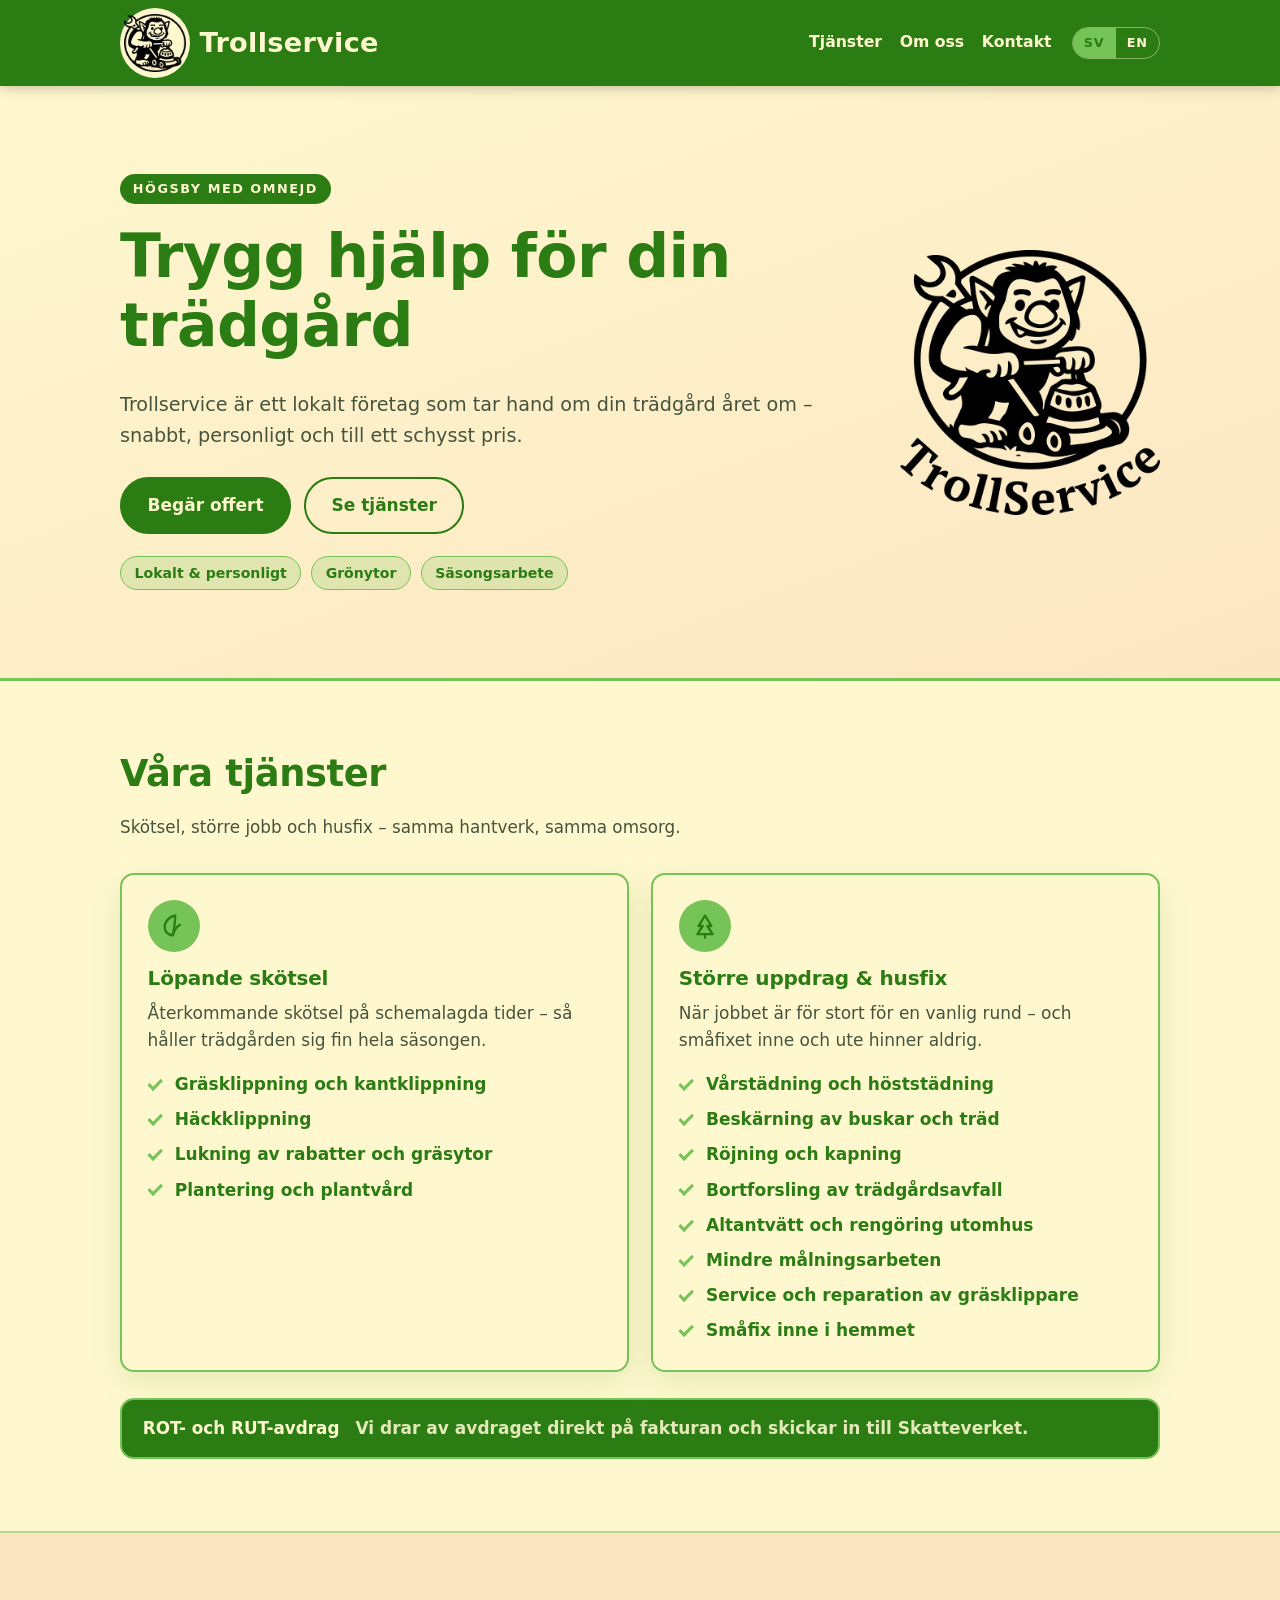
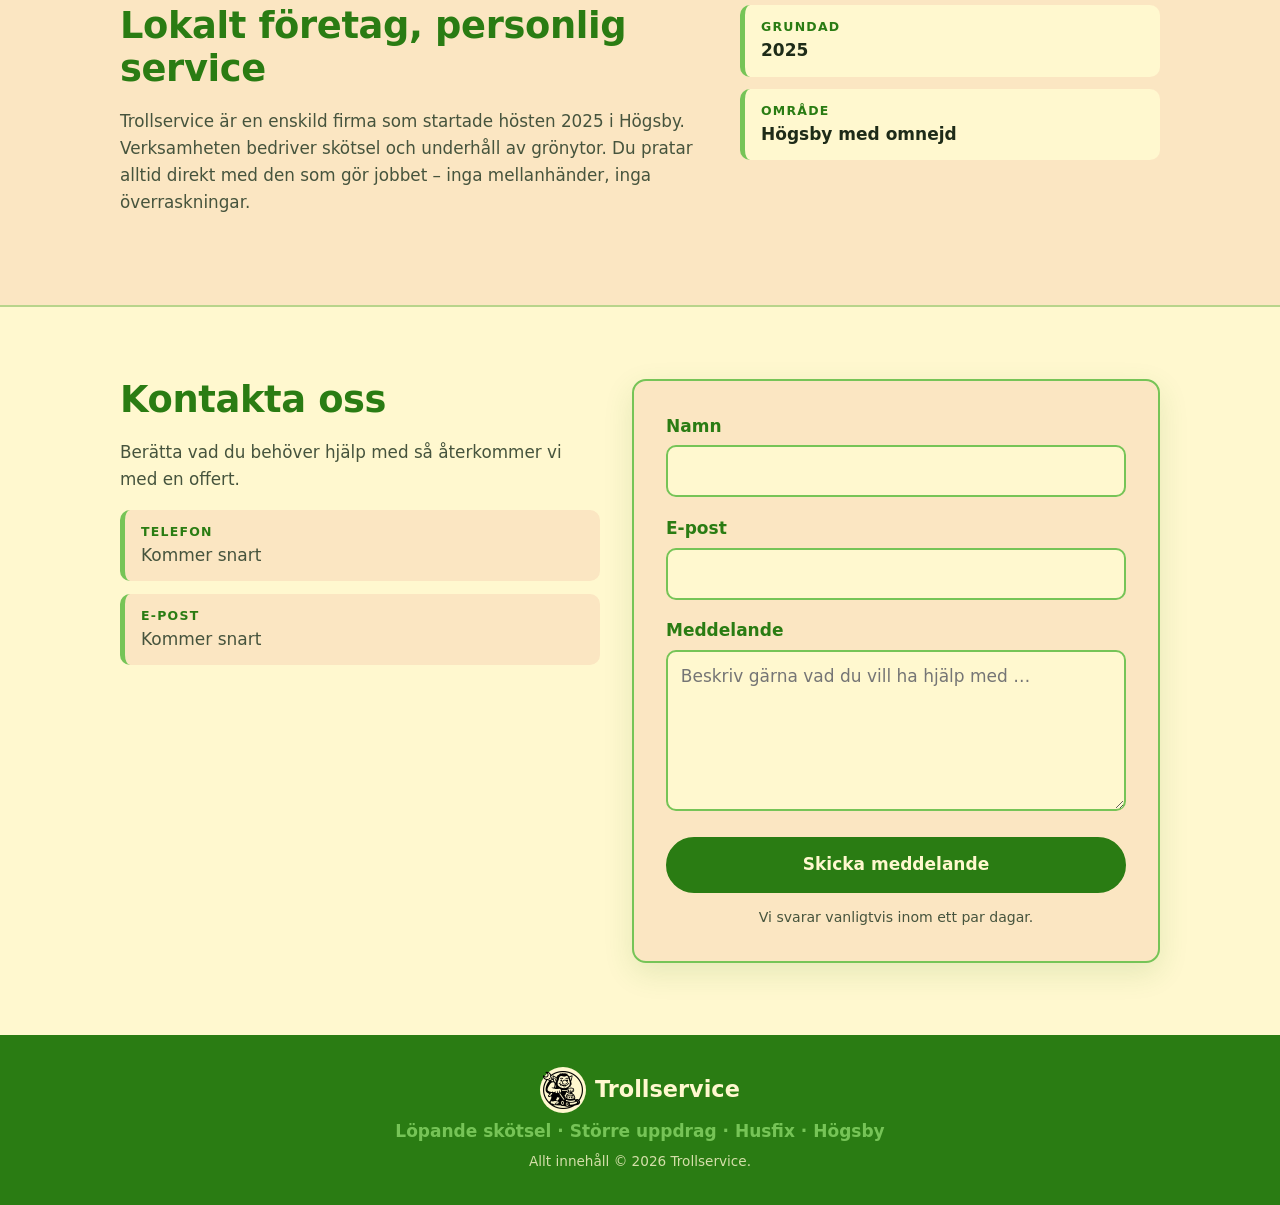
==== index.html @ 2a9cecd2 "Services section: merge husfix into second card, back to 2-column layout" ====
<!doctype html>
<html lang="sv">
<head>
  <meta charset="utf-8">
  <meta name="viewport" content="width=device-width, initial-scale=1">
  <title>Trollservice – Skötsel av grönytor i Högsby</title>
  <meta name="description" content="Trollservice i Högsby: skötsel och underhåll av grönytor – klippning, beskärning, röjning och bortforsling av trädgårdsavfall.">
  <link rel="icon" type="image/png" href="/favicon.png">
  <link rel="stylesheet" href="/style.css">
</head>
<body>
  <a class="skip-link" href="#innehall">Hoppa till innehåll</a>

  <header class="site-header">
    <div class="container header-inner">
      <a class="brand" href="/">
        <span class="brand-badge"><img class="brand-mark" src="/logo-mark.png" alt="" width="62" height="59"></span>
        <span class="brand-name">Trollservice</span>
      </a>

      <nav class="site-nav" aria-label="Huvudmeny">
        <a href="#tjanster">Tjänster</a>
        <a href="#om-oss">Om oss</a>
        <a href="#kontakt">Kontakt</a>
      </nav>

      <div class="lang-switch" role="group" aria-label="Språk">
        <a href="/" class="is-active" lang="sv" hreflang="sv">SV</a>
        <a href="/en" class="" lang="en" hreflang="en">EN</a>
      </div>
    </div>
  </header>

  <main id="innehall">
    
<section class="hero">
  <div class="container hero-inner">
    <div class="hero-copy">
      <p class="kicker">Högsby med omnejd</p>
      <h1>Trygg hjälp för din trädgård</h1>
      <p class="lead">Trollservice är ett lokalt företag som tar hand om din trädgård året om – snabbt, personligt och till ett schysst pris.</p>
      <div class="hero-actions">
        <a class="btn btn-primary" href="#kontakt">Begär offert</a>
        <a class="btn btn-ghost" href="#tjanster">Se tjänster</a>
      </div>
      <ul class="hero-points">
        <li>Lokalt &amp; personligt</li><li>Grönytor</li><li>Säsongsarbete</li>
      </ul>
    </div>
    <img class="hero-logo" src="/logo-full.png"
         alt="Trollservice" width="640" height="653">
  </div>
</section>

<section class="section" id="tjanster">
  <div class="container">
    <h2>Våra tjänster</h2>
    <p class="section-lead">Skötsel, större jobb och husfix – samma hantverk, samma omsorg.</p>

    <div class="cards">
      
      <article class="card">
        <span class="card-icon" aria-hidden="true">
          
          <svg viewBox="0 0 24 24" width="28" height="28" fill="none" stroke="currentColor" stroke-width="2" stroke-linecap="round" stroke-linejoin="round">
            <path d="M11 20A7 7 0 0 1 4 13c0-5 4-9 9-10 0 6-1 12-2 17Z"></path>
            <path d="M11 20c1-4 3-7 6-9"></path>
          </svg>
          
        </span>
        <h3>Löpande skötsel</h3>
        <p class="card-text">Återkommande skötsel på schemalagda tider – så håller trädgården sig fin hela säsongen.</p>
        <ul class="check-list">
          <li>Gräsklippning och kantklippning</li><li>Häckklippning</li><li>Lukning av rabatter och gräsytor</li><li>Plantering och plantvård</li>
        </ul>
      </article>
      
      <article class="card">
        <span class="card-icon" aria-hidden="true">
          
          <svg viewBox="0 0 24 24" width="28" height="28" fill="none" stroke="currentColor" stroke-width="2" stroke-linecap="round" stroke-linejoin="round">
            <path d="M12 3 6.5 12H10L5.5 19h13L14 12h3.5Z"></path>
            <path d="M12 19v3"></path>
          </svg>
          
        </span>
        <h3>Större uppdrag &amp; husfix</h3>
        <p class="card-text">När jobbet är för stort för en vanlig rund – och småfixet inne och ute hinner aldrig.</p>
        <ul class="check-list">
          <li>Vårstädning och höststädning</li><li>Beskärning av buskar och träd</li><li>Röjning och kapning</li><li>Bortforsling av trädgårdsavfall</li><li>Altantvätt och rengöring utomhus</li><li>Mindre målningsarbeten</li><li>Service och reparation av gräsklippare</li><li>Småfix inne i hemmet</li>
        </ul>
      </article>
      
    </div>

    <div class="tax-note">
      <strong>ROT- och RUT-avdrag</strong>
      <span>Vi drar av avdraget direkt på fakturan och skickar in till Skatteverket.</span>
    </div>
  </div>
</section>

<section class="section section-alt" id="om-oss">
  <div class="container about-grid">
    <div>
      <h2>Lokalt företag, personlig service</h2>
      <p class="section-lead">Trollservice är en enskild firma som startade hösten 2025 i Högsby. Verksamheten bedriver skötsel och underhåll av grönytor. Du pratar alltid direkt med den som gör jobbet – inga mellanhänder, inga överraskningar.</p>
    </div>
    <ul class="fact-list">
      
      <li><span class="fact-label">Grundad</span><span class="fact-value">2025</span></li>
      
      <li><span class="fact-label">Område</span><span class="fact-value">Högsby med omnejd</span></li>
      
    </ul>
  </div>
</section>

<section class="section" id="kontakt">
  <div class="container contact-grid">
    <div>
      <h2>Kontakta oss</h2>
      <p class="section-lead">Berätta vad du behöver hjälp med så återkommer vi med en offert.</p>

      <ul class="contact-list">
        <li>
          <span class="fact-label">Telefon</span>
          <span class="fact-value fact-muted">Kommer snart</span>
        </li>
        <li>
          <span class="fact-label">E-post</span>
          <span class="fact-value fact-muted">Kommer snart</span>
        </li>
      </ul>
    </div>

    <div class="form-card">
      <p class="alert alert-ok" role="status" hidden>Tack! Ditt meddelande har tagits emot – vi hör av oss snart.</p>

      <form method="post" action="https://formsubmit.co/tomsta61@gmail.com"
            data-ajax>
        <input type="hidden" name="lang" value="sv">
        <input type="hidden" name="_subject" value="Trollservice – kontaktformulär">
        <input type="text" name="_honey" style="display:none" tabindex="-1" autocomplete="off" aria-hidden="true">

        <div class="field">
          <label for="namn">Namn</label>
          <input type="text" id="namn" name="namn" value=""
                 autocomplete="name" required >
          
        </div>

        <div class="field">
          <label for="epost">E-post</label>
          <input type="email" id="epost" name="epost" value=""
                 autocomplete="email" required >
          
        </div>

        <div class="field">
          <label for="meddelande">Meddelande</label>
          <textarea id="meddelande" name="meddelande" rows="5"
                    placeholder="Beskriv gärna vad du vill ha hjälp med …" required minlength="10"
                    ></textarea>
          
        </div>

        <button class="btn btn-primary btn-block" type="submit">Skicka meddelande</button>
        <p class="form-note">Vi svarar vanligtvis inom ett par dagar.</p>
      </form>
    </div>
  </div>
</section>

  </main>

  <footer class="site-footer">
    <div class="container footer-inner">
      <div class="footer-brand">
        <span class="brand-badge"><img class="brand-mark" src="/logo-mark.png" alt="" width="40" height="38"></span>
        <span>Trollservice</span>
      </div>
      <p class="footer-note">Löpande skötsel · Större uppdrag · Husfix · Högsby</p>
      <p class="footer-rights">Allt innehåll © 2026 Trollservice.</p>
    </div>
  </footer>
  
  <script>
    /* Static build: submit to FormSubmit's ajax endpoint and show the page's
       own success message; fall back to a plain POST if fetch fails. */
    document.querySelectorAll('form[data-ajax]').forEach(function (f) {
      f.addEventListener('submit', function (e) {
        e.preventDefault();
        var btn = f.querySelector('button[type="submit"]');
        var url = f.action.replace('formsubmit.co/', 'formsubmit.co/ajax/');
        if (btn) btn.disabled = true;
        fetch(url, { method: 'POST', body: new FormData(f), headers: { 'Accept': 'application/json' } })
          .then(function (r) {
            if (!r.ok) throw new Error('submit failed');
            var ok = document.querySelector('.alert-ok');
            if (ok) ok.hidden = false;
            f.reset();
          })
          .catch(function () { f.submit(); })
          .then(function () { if (btn) btn.disabled = false; });
      });
    });
  </script>
  
</body>
</html>
---- style.css ----
/* Trollservice – palette: #2A7C13 #76C457 #FFF8CF #FBE6C2 */

:root {
  --green-dark: #2A7C13;
  --green-light: #76C457;
  --cream: #FFF8CF;
  --peach: #FBE6C2;
  --ink: #1e2b18;
  --ink-soft: #46543d;
  --radius: 14px;
  --max: 1040px;
  --header-h: 86px;
  --shadow: 0 10px 30px rgba(42, 124, 19, .12);
}

*, *::before, *::after { box-sizing: border-box; }

html {
  scroll-behavior: smooth;
  scroll-padding-top: calc(var(--header-h) + 12px);
}

body {
  margin: 0;
  font-family: system-ui, -apple-system, "Segoe UI", Roboto, "Helvetica Neue", Arial, sans-serif;
  font-size: 17px;
  line-height: 1.6;
  color: var(--ink);
  background: var(--cream);
  -webkit-font-smoothing: antialiased;
}

img, svg { max-width: 100%; }

h1, h2, h3 {
  color: var(--green-dark);
  line-height: 1.15;
  margin: 0 0 .5em;
  font-weight: 800;
  letter-spacing: -.01em;
}

h1 { font-size: clamp(2.3rem, 6vw, 3.75rem); }
h2 { font-size: clamp(1.6rem, 3.5vw, 2.3rem); }
h3 { font-size: 1.25rem; }

p { margin: 0 0 1em; }

a { color: var(--green-dark); }

.container {
  width: min(100% - 2.5rem, var(--max));
  margin-inline: auto;
}

.narrow { max-width: 640px; }

.skip-link {
  position: absolute;
  left: -9999px;
  top: 0;
  background: var(--green-dark);
  color: var(--cream);
  padding: .6rem 1rem;
  z-index: 100;
}
.skip-link:focus { left: 0; }

/* ---------- Header ---------- */

.site-header {
  position: sticky;
  top: 0;
  z-index: 50;
  background: var(--green-dark);
  color: var(--cream);
  box-shadow: 0 2px 12px rgba(30, 43, 24, .25);
}

.header-inner {
  min-height: var(--header-h);
  display: flex;
  align-items: center;
  flex-wrap: wrap;
  gap: .5rem 1.25rem;
  padding-block: .5rem;
}

.brand {
  display: inline-flex;
  align-items: center;
  gap: .6rem;
  text-decoration: none;
  color: var(--cream);
  margin-right: auto;
}

/* Cream circle lives on the wrapper only — the img itself must NOT be
   clipped (border-radius on an <img> cuts off the wrench that sticks out
   of the circle at the top-left); it may overflow onto the green. */
.brand-badge {
  display: block;
  padding: 4px;
  background: var(--cream);
  border-radius: 50%;
  line-height: 0;
}

.brand-mark {
  display: block;
  height: 62px;
  width: auto;
  aspect-ratio: 1;
  object-fit: contain;
}

.brand-name {
  font-weight: 800;
  font-size: 1.7rem;
  letter-spacing: .01em;
}

.site-nav {
  display: flex;
  gap: 1.1rem;
  flex-wrap: wrap;
}

.site-nav a {
  color: var(--cream);
  text-decoration: none;
  font-weight: 600;
  font-size: .98rem;
  padding: .2rem 0;
  border-bottom: 2px solid transparent;
  transition: color .15s ease, border-color .15s ease;
}

.site-nav a:hover,
.site-nav a:focus-visible {
  color: var(--green-light);
  border-bottom-color: var(--green-light);
}

.lang-switch {
  display: inline-flex;
  border: 1px solid rgba(255, 248, 207, .45);
  border-radius: 999px;
  overflow: hidden;
}

.lang-switch a {
  color: var(--cream);
  text-decoration: none;
  font-size: .8rem;
  font-weight: 700;
  letter-spacing: .06em;
  padding: .3rem .7rem;
}

.lang-switch a.is-active {
  background: var(--green-light);
  color: var(--green-dark);
}

/* ---------- Hero ---------- */

.hero {
  background: linear-gradient(160deg, var(--cream) 0%, var(--peach) 100%);
  border-bottom: 3px solid var(--green-light);
  padding: clamp(3rem, 8vw, 5.5rem) 0;
}

.hero-inner {
  display: grid;
  gap: 2.2rem;
}

.hero-logo {
  display: block;
  width: clamp(170px, 34vw, 260px);
  height: auto;
  justify-self: center;
}

.kicker {
  display: inline-block;
  background: var(--green-dark);
  color: var(--cream);
  font-size: .8rem;
  font-weight: 700;
  letter-spacing: .12em;
  text-transform: uppercase;
  padding: .3rem .8rem;
  border-radius: 999px;
  margin-bottom: 1.1rem;
}

.lead {
  font-size: clamp(1.05rem, 2vw, 1.2rem);
  color: var(--ink-soft);
  max-width: 58ch;
}

.hero-actions {
  display: flex;
  flex-wrap: wrap;
  gap: .8rem;
  margin: 1.6rem 0 1.4rem;
}

.hero-points {
  display: flex;
  flex-wrap: wrap;
  gap: .6rem;
  list-style: none;
  padding: 0;
  margin: 0;
}

.hero-points li {
  background: rgba(118, 196, 87, .22);
  border: 1px solid var(--green-light);
  color: var(--green-dark);
  font-weight: 600;
  font-size: .88rem;
  padding: .3rem .85rem;
  border-radius: 999px;
}

/* ---------- Buttons ---------- */

.btn {
  display: inline-block;
  font: inherit;
  font-weight: 700;
  text-decoration: none;
  padding: .8rem 1.6rem;
  border-radius: 999px;
  border: 2px solid transparent;
  cursor: pointer;
  transition: background-color .15s ease, color .15s ease, transform .1s ease;
}

.btn:active { transform: translateY(1px); }

.btn-primary {
  background: var(--green-dark);
  color: var(--cream);
  border-color: var(--green-dark);
}

.btn-primary:hover,
.btn-primary:focus-visible {
  background: var(--green-light);
  border-color: var(--green-light);
  color: var(--green-dark);
}

.btn-ghost {
  background: transparent;
  color: var(--green-dark);
  border-color: var(--green-dark);
}

.btn-ghost:hover,
.btn-ghost:focus-visible {
  background: var(--green-dark);
  color: var(--cream);
}

.btn-block { width: 100%; }

:focus-visible {
  outline: 3px solid var(--green-dark);
  outline-offset: 2px;
}

.site-nav a:focus-visible,
.lang-switch a:focus-visible,
.btn-primary:focus-visible {
  outline-color: var(--green-light);
}

/* ---------- Sections ---------- */

.section { padding: clamp(2.8rem, 6vw, 4.5rem) 0; }

.section-alt {
  background: var(--peach);
  border-block: 2px solid rgba(118, 196, 87, .5);
}

.section-lead {
  color: var(--ink-soft);
  max-width: 68ch;
  font-size: 1.05rem;
}

/* ---------- Service cards ---------- */

.cards {
  display: grid;
  gap: 1.4rem;
  margin-top: 2rem;
}

.card {
  background: var(--cream);
  border: 2px solid var(--green-light);
  border-radius: var(--radius);
  padding: 1.6rem;
  box-shadow: var(--shadow);
}

.card-icon {
  display: inline-flex;
  align-items: center;
  justify-content: center;
  width: 52px;
  height: 52px;
  border-radius: 50%;
  background: var(--green-light);
  color: var(--green-dark);
  margin-bottom: .9rem;
}

.card-text { color: var(--ink-soft); }

.check-list {
  list-style: none;
  padding: 0;
  margin: 0;
  display: grid;
  gap: .5rem;
}

.check-list li {
  position: relative;
  padding-left: 1.7rem;
  font-weight: 600;
  color: var(--green-dark);
}

.check-list li::before {
  content: "";
  position: absolute;
  left: 0;
  top: .45em;
  width: .85em;
  height: .45em;
  border-left: 3px solid var(--green-light);
  border-bottom: 3px solid var(--green-light);
  transform: rotate(-45deg);
}

.tax-note {
  display: flex;
  flex-wrap: wrap;
  align-items: baseline;
  gap: .3rem 1rem;
  margin-top: 1.6rem;
  padding: .95rem 1.3rem;
  background: var(--green-dark);
  color: var(--cream);
  border: 2px solid var(--green-light);
  border-radius: var(--radius);
}

.tax-note strong {
  font-size: 1.05rem;
  white-space: nowrap;
}

.tax-note span { opacity: .88; font-weight: 600; }

/* ---------- About ---------- */

.about-grid,
.contact-grid {
  display: grid;
  gap: 2rem;
}

.fact-list,
.contact-list {
  list-style: none;
  padding: 0;
  margin: 0;
  display: grid;
  gap: .8rem;
}

.fact-list li,
.contact-list li {
  background: var(--cream);
  border-left: 5px solid var(--green-light);
  border-radius: 10px;
  padding: .75rem 1rem;
  display: flex;
  flex-direction: column;
}

.section .contact-list li { background: var(--peach); }

.fact-label {
  font-size: .78rem;
  font-weight: 700;
  text-transform: uppercase;
  letter-spacing: .1em;
  color: var(--green-dark);
}

.fact-value { font-weight: 600; }

.fact-muted { color: var(--ink-soft); font-weight: 500; }

/* ---------- Contact form ---------- */

.form-card {
  background: var(--peach);
  border: 2px solid var(--green-light);
  border-radius: var(--radius);
  padding: clamp(1.3rem, 3vw, 2rem);
  box-shadow: var(--shadow);
}

.field { margin-bottom: 1.1rem; }

.field label {
  display: block;
  font-weight: 700;
  color: var(--green-dark);
  margin-bottom: .35rem;
}

.field input,
.field textarea {
  width: 100%;
  font: inherit;
  color: var(--ink);
  background: var(--cream);
  border: 2px solid var(--green-light);
  border-radius: 10px;
  padding: .65rem .8rem;
  resize: vertical;
}

.field input:focus,
.field textarea:focus {
  outline: none;
  border-color: var(--green-dark);
  box-shadow: 0 0 0 3px rgba(42, 124, 19, .25);
}

.field input[aria-invalid="true"],
.field textarea[aria-invalid="true"] {
  border-color: #b3261e;
}

.field-error {
  color: #b3261e;
  font-size: .88rem;
  font-weight: 600;
  margin: .35rem 0 0;
}

.form-note {
  font-size: .88rem;
  color: var(--ink-soft);
  margin: .8rem 0 0;
  text-align: center;
}

.alert {
  border-radius: 10px;
  padding: .8rem 1rem;
  font-weight: 600;
  margin-bottom: 1.2rem;
}

.alert-ok {
  background: var(--green-light);
  color: var(--green-dark);
  border: 2px solid var(--green-dark);
}

/* ---------- Footer ---------- */

.site-footer {
  background: var(--green-dark);
  color: var(--cream);
  padding: 2rem 0;
}

.footer-inner {
  display: flex;
  flex-direction: column;
  align-items: center;
  gap: .35rem;
  text-align: center;
}

.footer-brand {
  display: inline-flex;
  align-items: center;
  gap: .55rem;
  font-weight: 800;
  font-size: 1.4rem;
}

.footer-brand .brand-badge { padding: 3px; }
.footer-brand .brand-mark { height: 40px; }

.footer-note {
  color: var(--green-light);
  font-weight: 600;
  margin: 0;
}

.footer-rights {
  font-size: .85rem;
  opacity: .8;
  margin: 0;
}

/* ---------- Responsive ---------- */

@media (min-width: 760px) {
  .hero-inner {
    grid-template-columns: minmax(0, 1.3fr) auto;
    align-items: center;
    gap: 3rem;
  }
  .hero-logo { justify-self: end; }
  .cards { grid-template-columns: 1fr 1fr; }
  .about-grid { grid-template-columns: 1.4fr 1fr; align-items: start; }
  .contact-grid { grid-template-columns: 1fr 1.1fr; align-items: start; }
}

@media (max-width: 560px) {
  .header-inner { justify-content: center; }
  .brand { margin-right: 0; width: 100%; justify-content: center; }
}

@media (prefers-reduced-motion: reduce) {
  html { scroll-behavior: auto; }
  * { transition: none !important; }
}
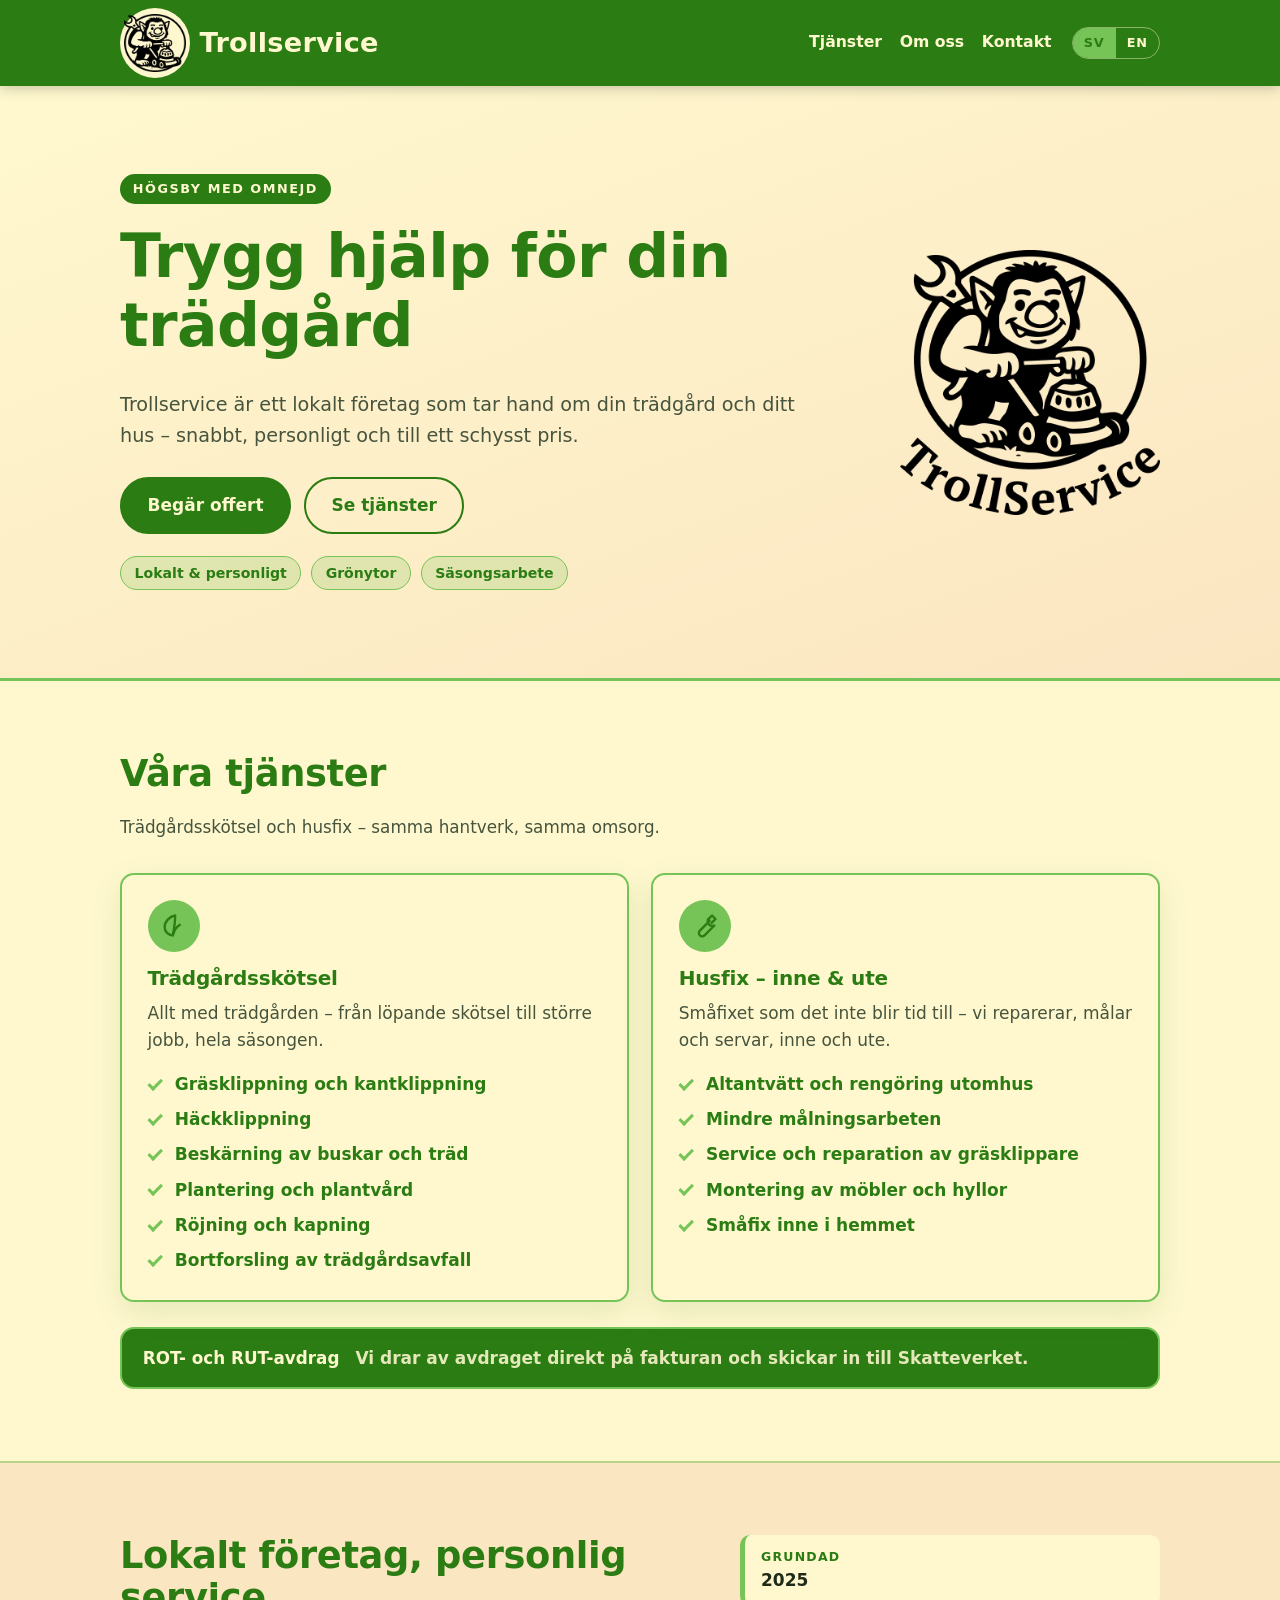
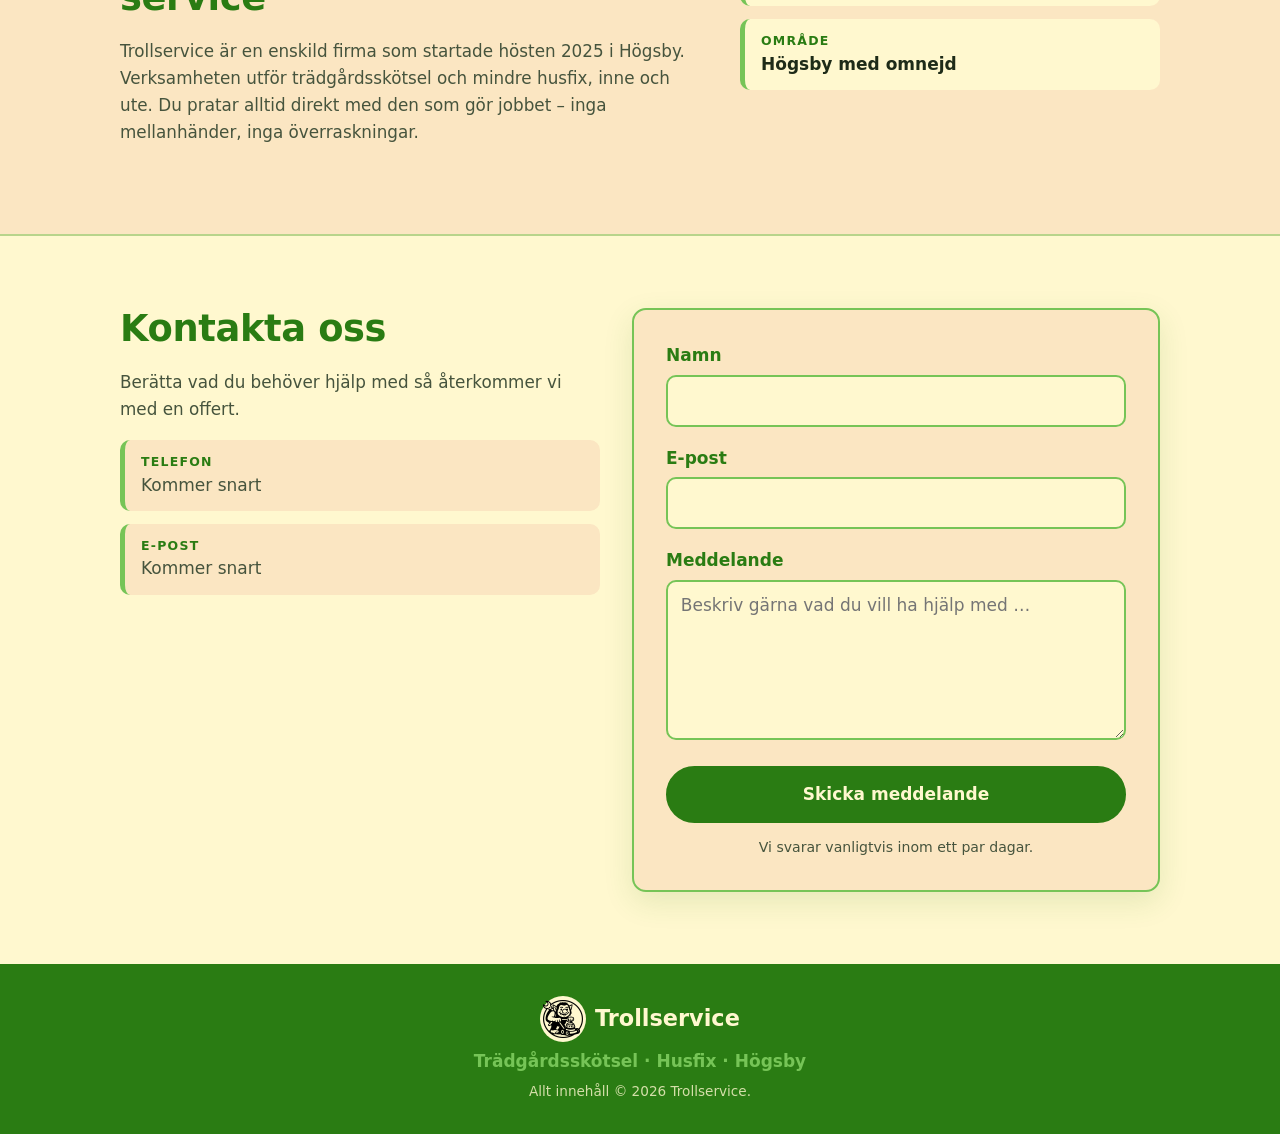
==== commit 3ec10385: "Services split: trädgårdsskötsel left / husfix right, 6+5 bullets, copy fixes" ====
--- a/index.html
+++ b/index.html
@@ -3,8 +3,8 @@
 <head>
   <meta charset="utf-8">
   <meta name="viewport" content="width=device-width, initial-scale=1">
-  <title>Trollservice – Skötsel av grönytor i Högsby</title>
-  <meta name="description" content="Trollservice i Högsby: skötsel och underhåll av grönytor – klippning, beskärning, röjning och bortforsling av trädgårdsavfall.">
+  <title>Trollservice – Trädgårdsskötsel &amp; husfix i Högsby</title>
+  <meta name="description" content="Trollservice i Högsby: skötsel av grönytor och mindre husfix – klippning, beskärning, röjning, målning och småfix inne och ute.">
   <link rel="icon" type="image/png" href="/favicon.png">
   <link rel="stylesheet" href="/style.css">
 </head>
@@ -38,7 +38,7 @@
     <div class="hero-copy">
       <p class="kicker">Högsby med omnejd</p>
       <h1>Trygg hjälp för din trädgård</h1>
-      <p class="lead">Trollservice är ett lokalt företag som tar hand om din trädgård året om – snabbt, personligt och till ett schysst pris.</p>
+      <p class="lead">Trollservice är ett lokalt företag som tar hand om din trädgård och ditt hus – snabbt, personligt och till ett schysst pris.</p>
       <div class="hero-actions">
         <a class="btn btn-primary" href="#kontakt">Begär offert</a>
         <a class="btn btn-ghost" href="#tjanster">Se tjänster</a>
@@ -55,7 +55,7 @@
 <section class="section" id="tjanster">
   <div class="container">
     <h2>Våra tjänster</h2>
-    <p class="section-lead">Skötsel, större jobb och husfix – samma hantverk, samma omsorg.</p>
+    <p class="section-lead">Trädgårdsskötsel och husfix – samma hantverk, samma omsorg.</p>
 
     <div class="cards">
       
@@ -68,10 +68,10 @@
           </svg>
           
         </span>
-        <h3>Löpande skötsel</h3>
-        <p class="card-text">Återkommande skötsel på schemalagda tider – så håller trädgården sig fin hela säsongen.</p>
+        <h3>Trädgårdsskötsel</h3>
+        <p class="card-text">Allt med trädgården – från löpande skötsel till större jobb, hela säsongen.</p>
         <ul class="check-list">
-          <li>Gräsklippning och kantklippning</li><li>Häckklippning</li><li>Lukning av rabatter och gräsytor</li><li>Plantering och plantvård</li>
+          <li>Gräsklippning och kantklippning</li><li>Häckklippning</li><li>Beskärning av buskar och träd</li><li>Plantering och plantvård</li><li>Röjning och kapning</li><li>Bortforsling av trädgårdsavfall</li>
         </ul>
       </article>
       
@@ -79,15 +79,15 @@
         <span class="card-icon" aria-hidden="true">
           
           <svg viewBox="0 0 24 24" width="28" height="28" fill="none" stroke="currentColor" stroke-width="2" stroke-linecap="round" stroke-linejoin="round">
-            <path d="M12 3 6.5 12H10L5.5 19h13L14 12h3.5Z"></path>
-            <path d="M12 19v3"></path>
+            <path d="M14.7 6.3a4 4 0 0 0 5.3 5.3l-8.4 8.4a2.8 2.8 0 0 1-4-4l8.4-8.4a4 4 0 0 0-1.3-1.3Z"></path>
+            <path d="M14.7 6.3 18 3l3 3-3.3 3.3"></path>
           </svg>
           
         </span>
-        <h3>Större uppdrag &amp; husfix</h3>
-        <p class="card-text">När jobbet är för stort för en vanlig rund – och småfixet inne och ute hinner aldrig.</p>
+        <h3>Husfix – inne &amp; ute</h3>
+        <p class="card-text">Småfixet som det inte blir tid till – vi reparerar, målar och servar, inne och ute.</p>
         <ul class="check-list">
-          <li>Vårstädning och höststädning</li><li>Beskärning av buskar och träd</li><li>Röjning och kapning</li><li>Bortforsling av trädgårdsavfall</li><li>Altantvätt och rengöring utomhus</li><li>Mindre målningsarbeten</li><li>Service och reparation av gräsklippare</li><li>Småfix inne i hemmet</li>
+          <li>Altantvätt och rengöring utomhus</li><li>Mindre målningsarbeten</li><li>Service och reparation av gräsklippare</li><li>Montering av möbler och hyllor</li><li>Småfix inne i hemmet</li>
         </ul>
       </article>
       
@@ -104,7 +104,7 @@
   <div class="container about-grid">
     <div>
       <h2>Lokalt företag, personlig service</h2>
-      <p class="section-lead">Trollservice är en enskild firma som startade hösten 2025 i Högsby. Verksamheten bedriver skötsel och underhåll av grönytor. Du pratar alltid direkt med den som gör jobbet – inga mellanhänder, inga överraskningar.</p>
+      <p class="section-lead">Trollservice är en enskild firma som startade hösten 2025 i Högsby. Verksamheten utför trädgårdsskötsel och mindre husfix, inne och ute. Du pratar alltid direkt med den som gör jobbet – inga mellanhänder, inga överraskningar.</p>
     </div>
     <ul class="fact-list">
       
@@ -180,7 +180,7 @@
         <span class="brand-badge"><img class="brand-mark" src="/logo-mark.png" alt="" width="40" height="38"></span>
         <span>Trollservice</span>
       </div>
-      <p class="footer-note">Löpande skötsel · Större uppdrag · Husfix · Högsby</p>
+      <p class="footer-note">Trädgårdsskötsel · Husfix · Högsby</p>
       <p class="footer-rights">Allt innehåll © 2026 Trollservice.</p>
     </div>
   </footer>
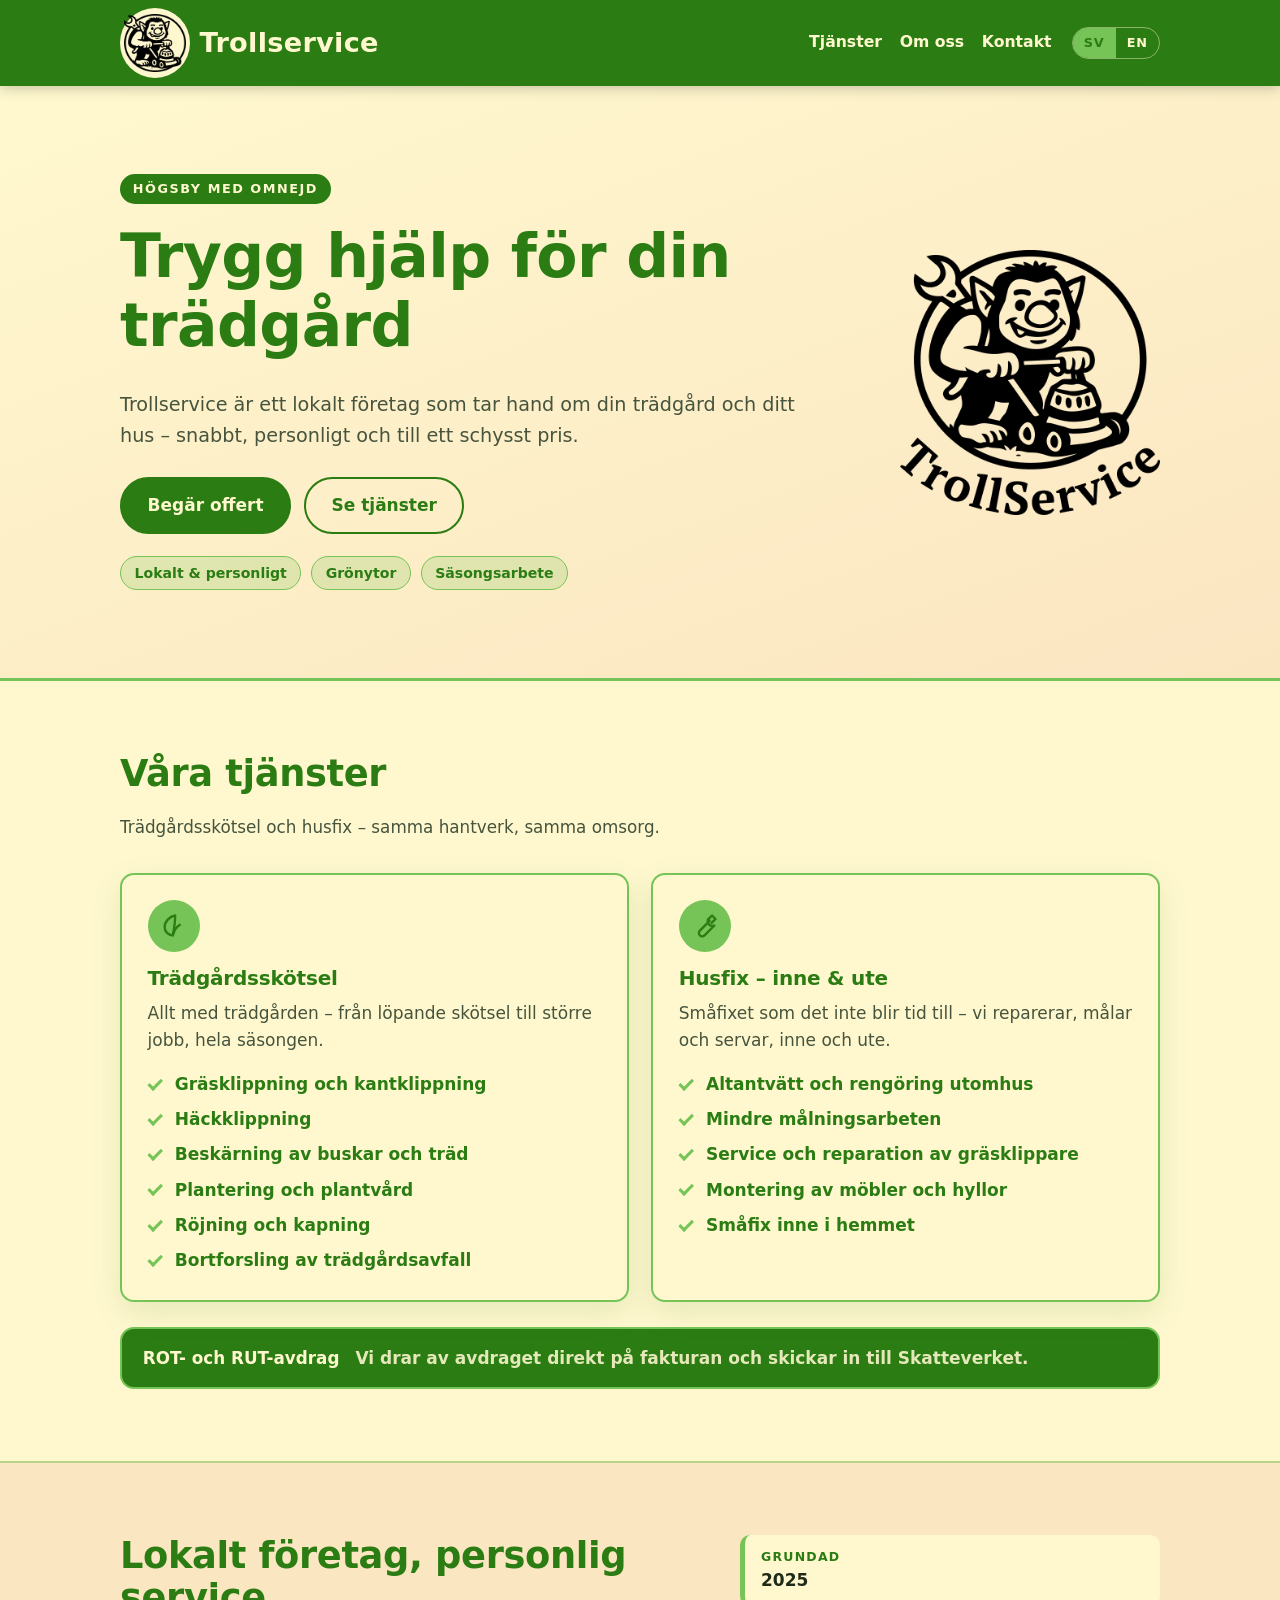
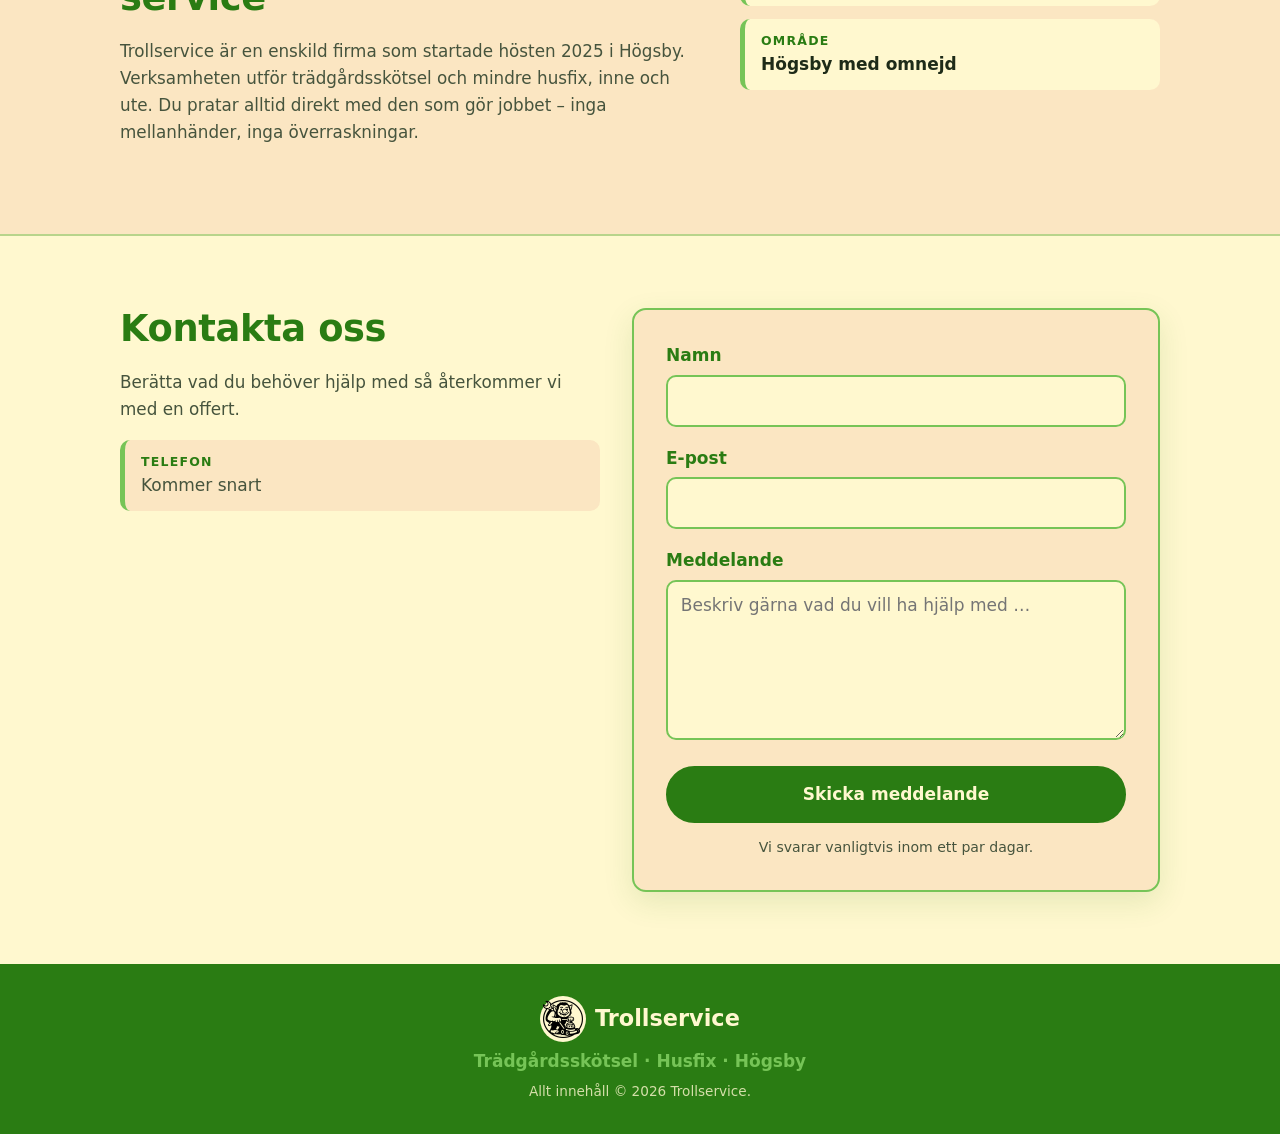
==== commit 777b1e4e: "Contact form: switch from FormSubmit to mailto, remove e-post row" ====
--- a/index.html
+++ b/index.html
@@ -127,42 +127,30 @@
           <span class="fact-label">Telefon</span>
           <span class="fact-value fact-muted">Kommer snart</span>
         </li>
-        <li>
-          <span class="fact-label">E-post</span>
-          <span class="fact-value fact-muted">Kommer snart</span>
-        </li>
       </ul>
     </div>
 
     <div class="form-card">
-      <p class="alert alert-ok" role="status" hidden>Tack! Ditt meddelande har tagits emot – vi hör av oss snart.</p>
-
-      <form method="post" action="https://formsubmit.co/tomsta61@gmail.com"
-            data-ajax>
-        <input type="hidden" name="lang" value="sv">
-        <input type="hidden" name="_subject" value="Trollservice – kontaktformulär">
-        <input type="text" name="_honey" style="display:none" tabindex="-1" autocomplete="off" aria-hidden="true">
+      <p class="alert alert-ok" role="status" hidden>Klart! Ditt e-postprogram har öppnats med meddelandet – tryck Skicka där.</p>
+
+      <form method="post" action="mailto:tomsta61@gmail.com"
+            enctype="text/plain"
+            data-mailto="tomsta61@gmail.com" data-subject="Trollservice – kontaktformulär">
 
         <div class="field">
           <label for="namn">Namn</label>
-          <input type="text" id="namn" name="namn" value=""
-                 autocomplete="name" required >
-          
+          <input type="text" id="namn" name="namn" autocomplete="name" required>
         </div>
 
         <div class="field">
           <label for="epost">E-post</label>
-          <input type="email" id="epost" name="epost" value=""
-                 autocomplete="email" required >
-          
+          <input type="email" id="epost" name="epost" autocomplete="email" required>
         </div>
 
         <div class="field">
           <label for="meddelande">Meddelande</label>
           <textarea id="meddelande" name="meddelande" rows="5"
-                    placeholder="Beskriv gärna vad du vill ha hjälp med …" required minlength="10"
-                    ></textarea>
-          
+                    placeholder="Beskriv gärna vad du vill ha hjälp med …" required minlength="10"></textarea>
         </div>
 
         <button class="btn btn-primary btn-block" type="submit">Skicka meddelande</button>
@@ -184,28 +172,29 @@
       <p class="footer-rights">Allt innehåll © 2026 Trollservice.</p>
     </div>
   </footer>
-  
   <script>
-    /* Static build: submit to FormSubmit's ajax endpoint and show the page's
-       own success message; fall back to a plain POST if fetch fails. */
-    document.querySelectorAll('form[data-ajax]').forEach(function (f) {
+    /* Open the visitor's e-mail app with the message pre-filled.
+       Static site: no backend, the mail client does the sending. */
+    document.querySelectorAll('form[data-mailto]').forEach(function (f) {
       f.addEventListener('submit', function (e) {
         e.preventDefault();
-        var btn = f.querySelector('button[type="submit"]');
-        var url = f.action.replace('formsubmit.co/', 'formsubmit.co/ajax/');
-        if (btn) btn.disabled = true;
-        fetch(url, { method: 'POST', body: new FormData(f), headers: { 'Accept': 'application/json' } })
-          .then(function (r) {
-            if (!r.ok) throw new Error('submit failed');
-            var ok = document.querySelector('.alert-ok');
-            if (ok) ok.hidden = false;
-            f.reset();
-          })
-          .catch(function () { f.submit(); })
-          .then(function () { if (btn) btn.disabled = false; });
+        if (!f.checkValidity()) { f.reportValidity(); return; }
+        var val = function (n) {
+          var el = f.querySelector('[name="' + n + '"]');
+          return el ? el.value.trim() : '';
+        };
+        var body = 'Namn: ' + val('namn') + '\n' +
+                   'E-post: ' + val('epost') + '\n\n' +
+                   val('meddelande');
+        var href = 'mailto:' + f.dataset.mailto +
+                   '?subject=' + encodeURIComponent(f.dataset.subject || 'Trollservice') +
+                   '&body=' + encodeURIComponent(body);
+        var ok = document.querySelector('.alert-ok');
+        if (ok) ok.hidden = false;
+        window.location.href = href;
+        f.reset();
       });
     });
   </script>
-  
 </body>
 </html>
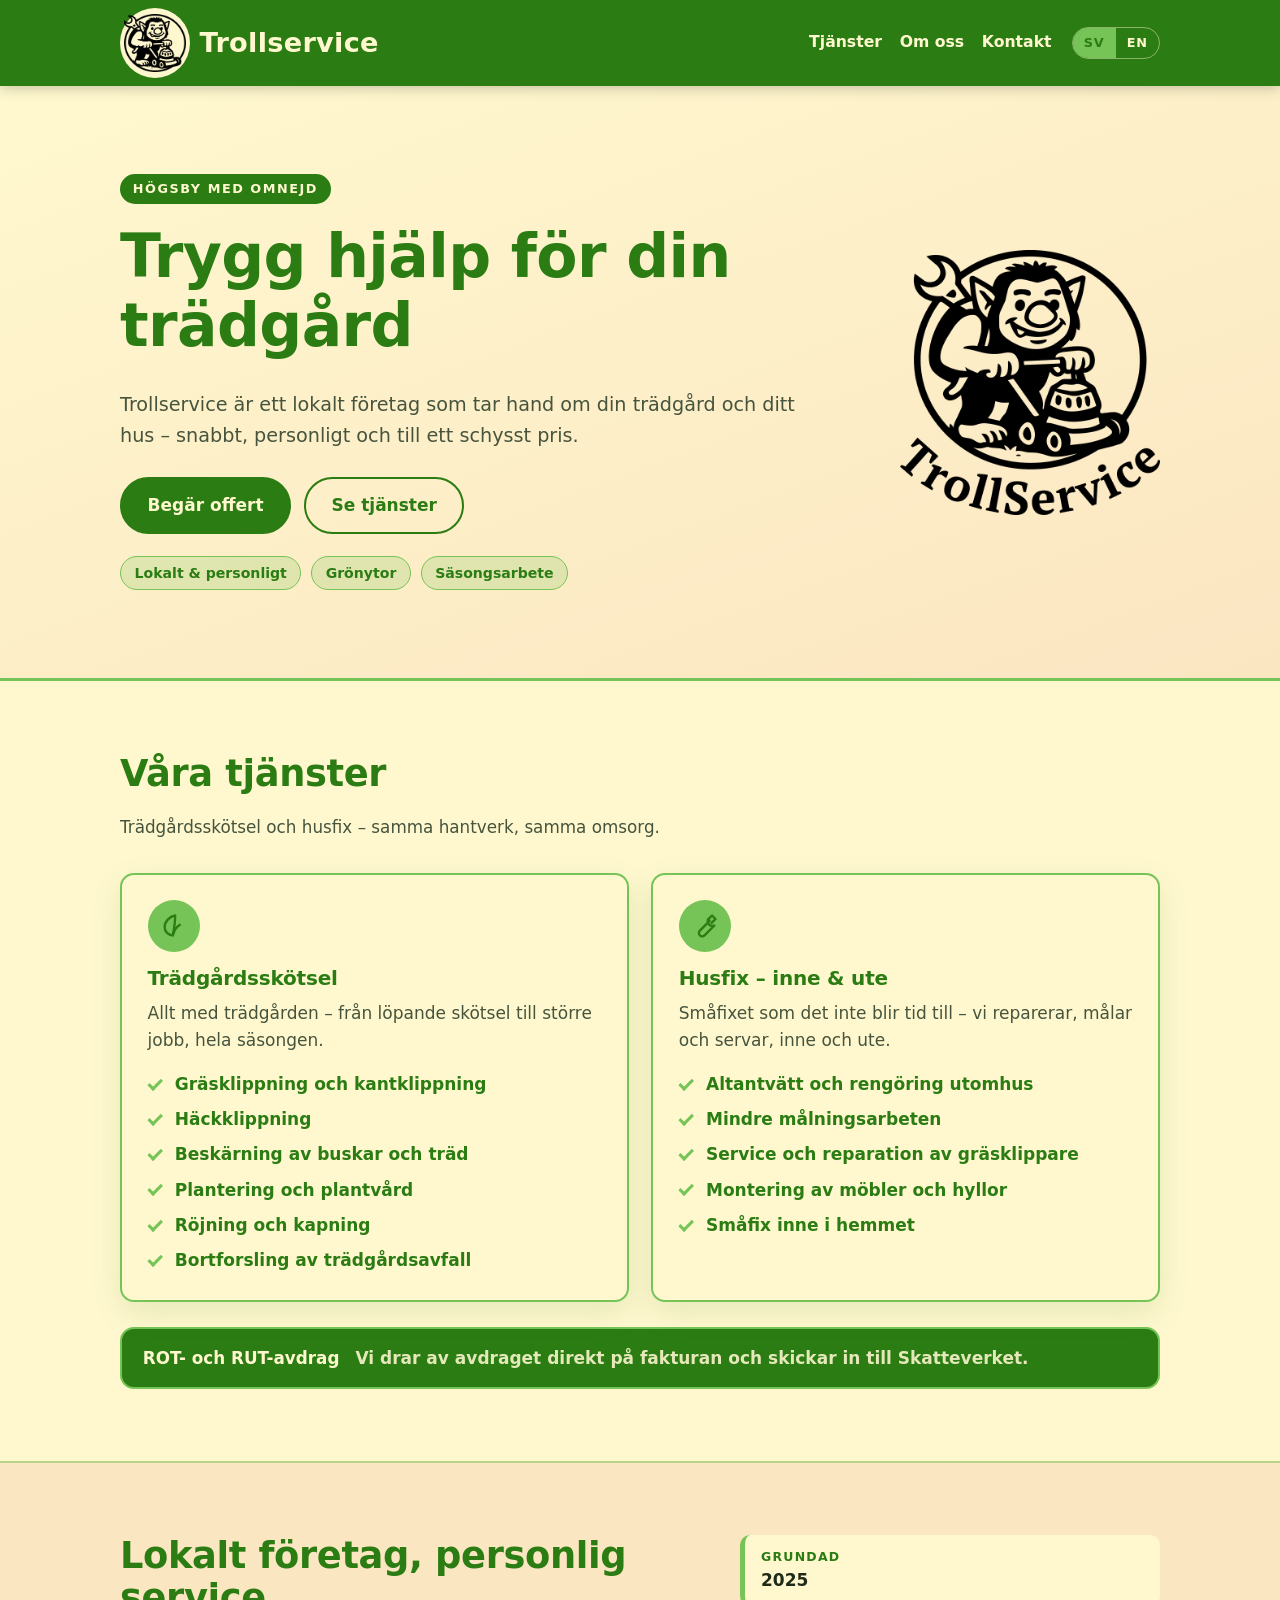
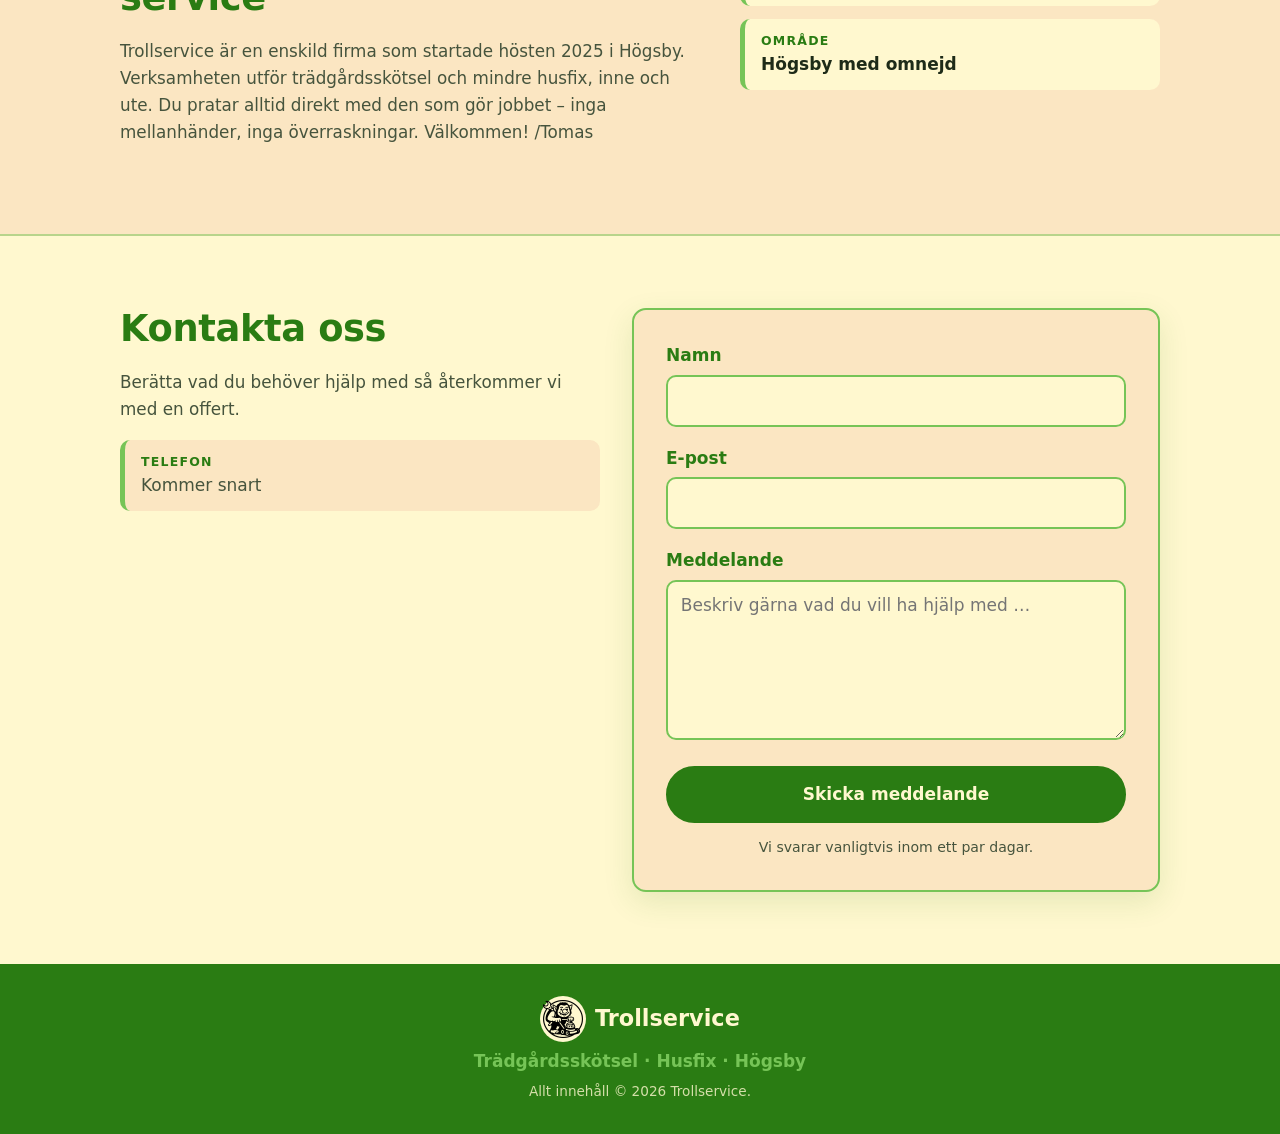
==== commit b45119b9: "About: add sign-off Välkommen! /Tomas (Welcome! /Tomas in EN)" ====
--- a/index.html
+++ b/index.html
@@ -104,7 +104,7 @@
   <div class="container about-grid">
     <div>
       <h2>Lokalt företag, personlig service</h2>
-      <p class="section-lead">Trollservice är en enskild firma som startade hösten 2025 i Högsby. Verksamheten utför trädgårdsskötsel och mindre husfix, inne och ute. Du pratar alltid direkt med den som gör jobbet – inga mellanhänder, inga överraskningar.</p>
+      <p class="section-lead">Trollservice är en enskild firma som startade hösten 2025 i Högsby. Verksamheten utför trädgårdsskötsel och mindre husfix, inne och ute. Du pratar alltid direkt med den som gör jobbet – inga mellanhänder, inga överraskningar. Välkommen! /Tomas</p>
     </div>
     <ul class="fact-list">
       
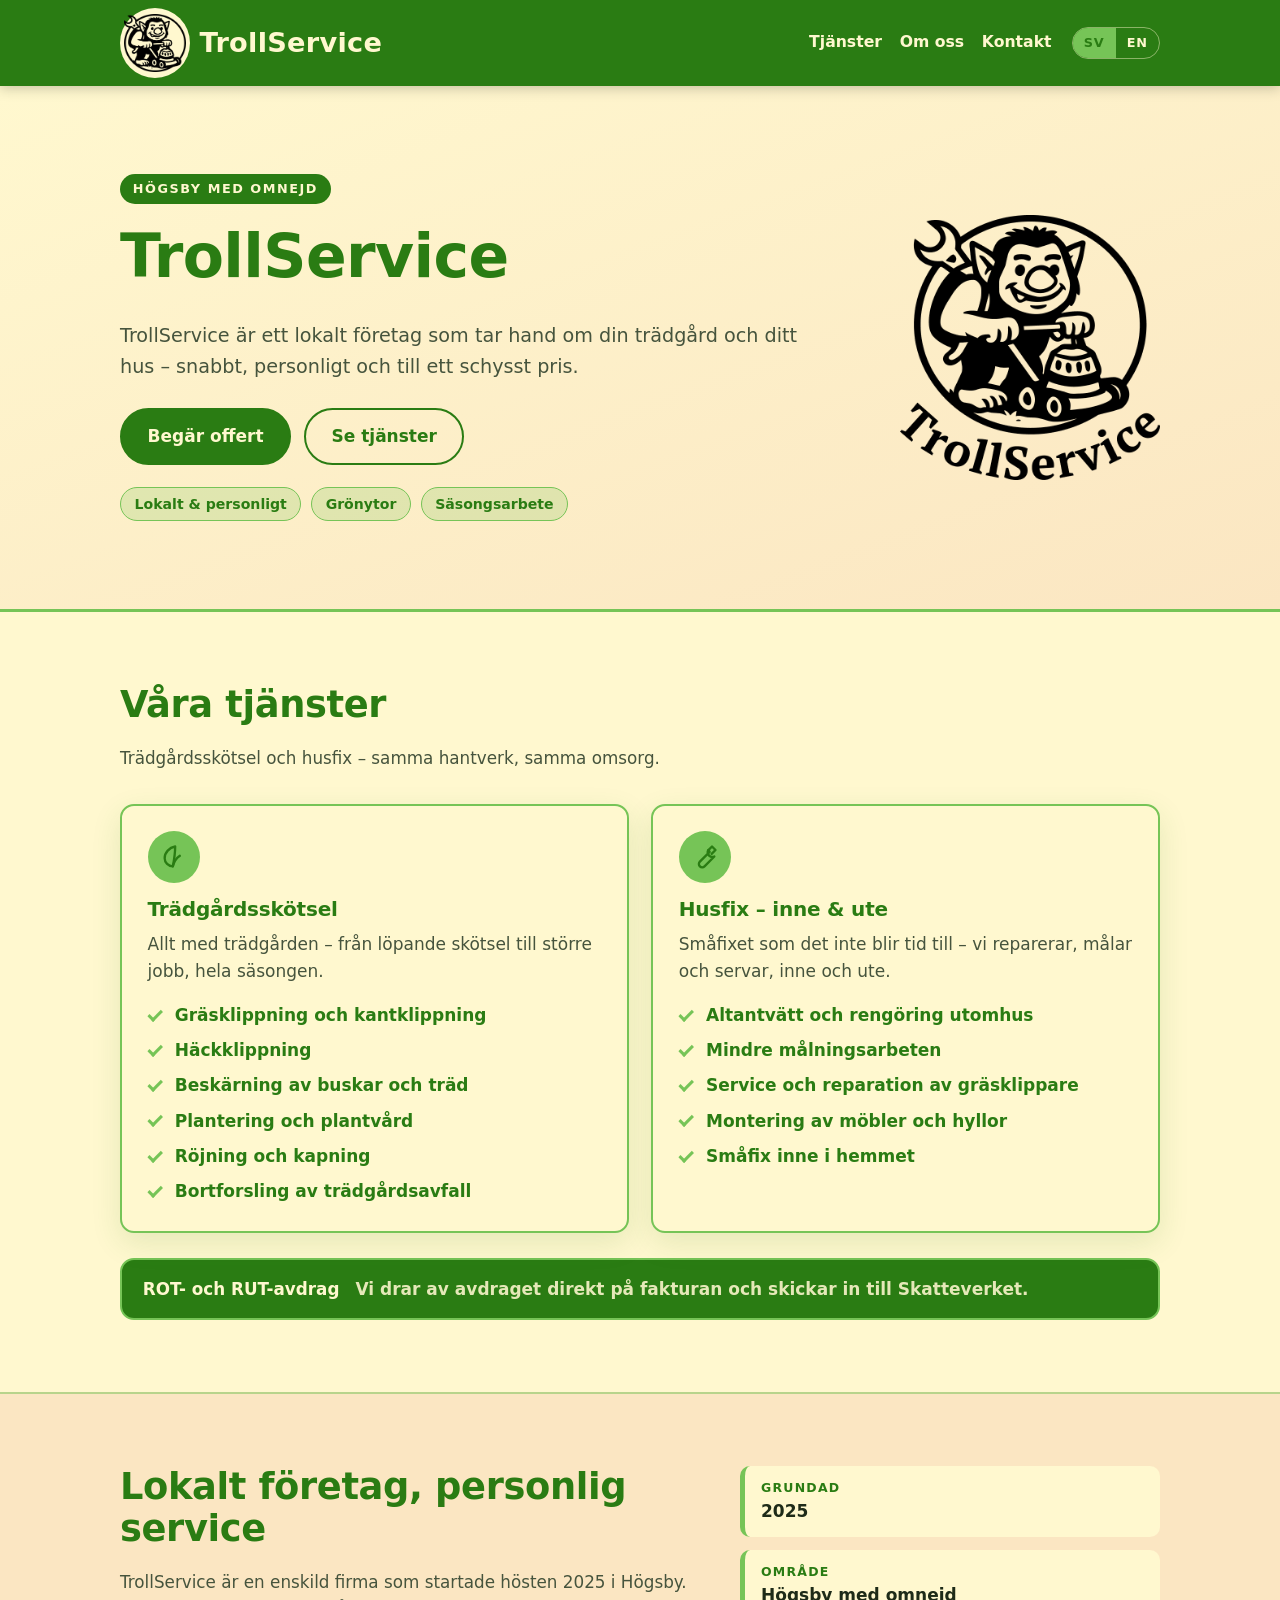
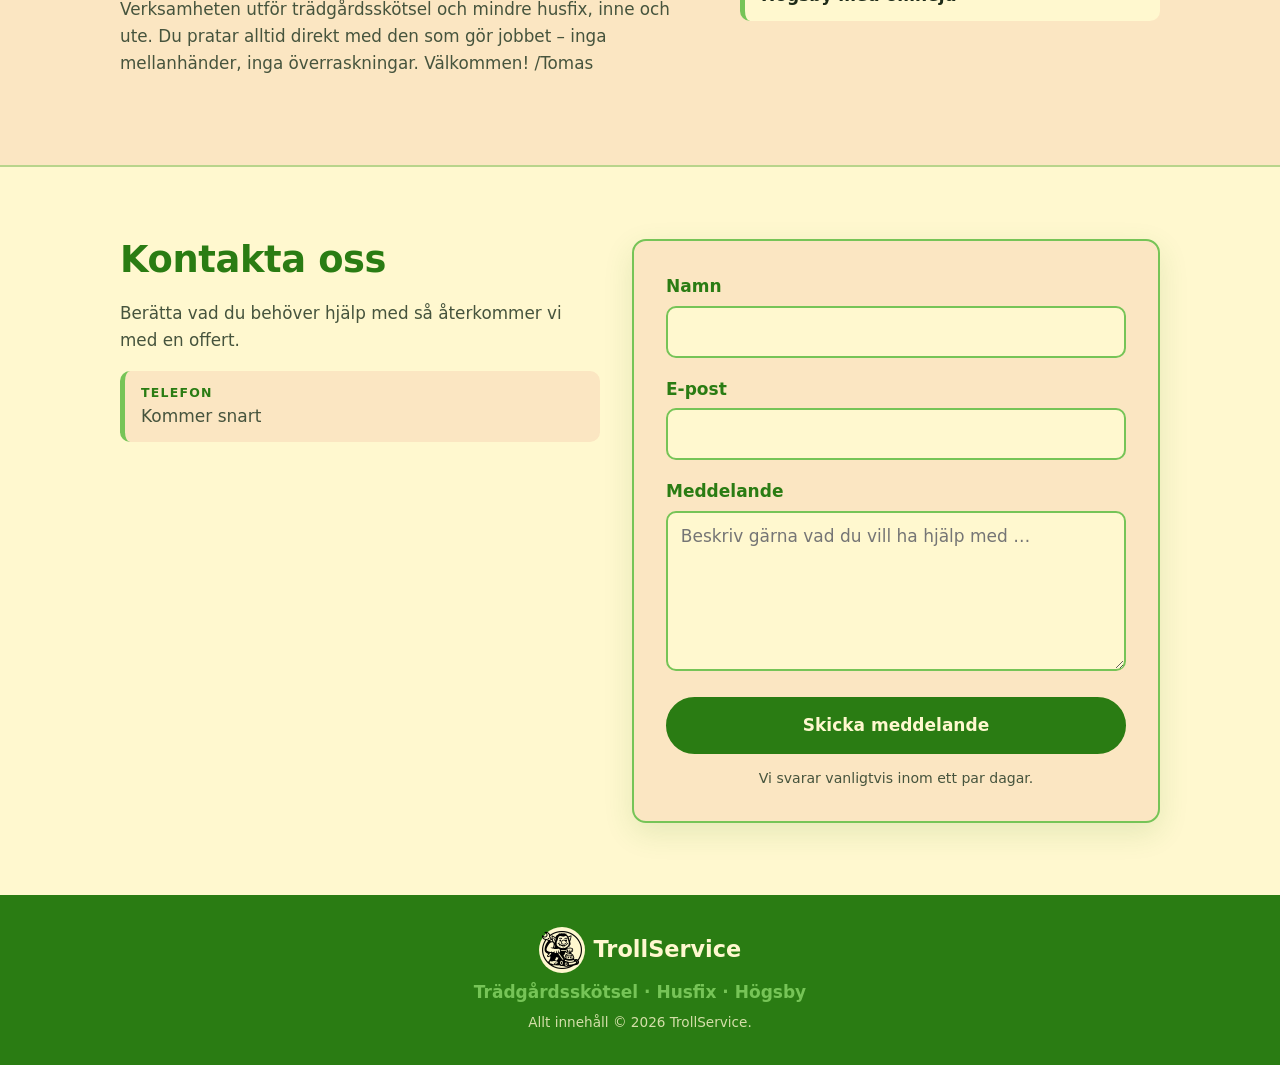
==== commit f79b5c21: "Branding: TrollService everywhere, hero headline is now the brand name" ====
--- a/index.html
+++ b/index.html
@@ -3,8 +3,8 @@
 <head>
   <meta charset="utf-8">
   <meta name="viewport" content="width=device-width, initial-scale=1">
-  <title>Trollservice – Trädgårdsskötsel &amp; husfix i Högsby</title>
-  <meta name="description" content="Trollservice i Högsby: skötsel av grönytor och mindre husfix – klippning, beskärning, röjning, målning och småfix inne och ute.">
+  <title>TrollService – Trädgårdsskötsel &amp; husfix i Högsby</title>
+  <meta name="description" content="TrollService i Högsby: skötsel av grönytor och mindre husfix – klippning, beskärning, röjning, målning och småfix inne och ute.">
   <link rel="icon" type="image/png" href="/favicon.png">
   <link rel="stylesheet" href="/style.css">
 </head>
@@ -15,7 +15,7 @@
     <div class="container header-inner">
       <a class="brand" href="/">
         <span class="brand-badge"><img class="brand-mark" src="/logo-mark.png" alt="" width="62" height="59"></span>
-        <span class="brand-name">Trollservice</span>
+        <span class="brand-name">TrollService</span>
       </a>
 
       <nav class="site-nav" aria-label="Huvudmeny">
@@ -37,8 +37,8 @@
   <div class="container hero-inner">
     <div class="hero-copy">
       <p class="kicker">Högsby med omnejd</p>
-      <h1>Trygg hjälp för din trädgård</h1>
-      <p class="lead">Trollservice är ett lokalt företag som tar hand om din trädgård och ditt hus – snabbt, personligt och till ett schysst pris.</p>
+      <h1>TrollService</h1>
+      <p class="lead">TrollService är ett lokalt företag som tar hand om din trädgård och ditt hus – snabbt, personligt och till ett schysst pris.</p>
       <div class="hero-actions">
         <a class="btn btn-primary" href="#kontakt">Begär offert</a>
         <a class="btn btn-ghost" href="#tjanster">Se tjänster</a>
@@ -48,7 +48,7 @@
       </ul>
     </div>
     <img class="hero-logo" src="/logo-full.png"
-         alt="Trollservice" width="640" height="653">
+         alt="TrollService" width="640" height="653">
   </div>
 </section>
 
@@ -104,7 +104,7 @@
   <div class="container about-grid">
     <div>
       <h2>Lokalt företag, personlig service</h2>
-      <p class="section-lead">Trollservice är en enskild firma som startade hösten 2025 i Högsby. Verksamheten utför trädgårdsskötsel och mindre husfix, inne och ute. Du pratar alltid direkt med den som gör jobbet – inga mellanhänder, inga överraskningar. Välkommen! /Tomas</p>
+      <p class="section-lead">TrollService är en enskild firma som startade hösten 2025 i Högsby. Verksamheten utför trädgårdsskötsel och mindre husfix, inne och ute. Du pratar alltid direkt med den som gör jobbet – inga mellanhänder, inga överraskningar. Välkommen! /Tomas</p>
     </div>
     <ul class="fact-list">
       
@@ -131,11 +131,11 @@
     </div>
 
     <div class="form-card">
-      <p class="alert alert-ok" role="status" hidden>Klart! Ditt e-postprogram har öppnats med meddelandet – tryck Skicka där.</p>
+      <p class="alert alert-ok" role="status" hidden>Tack! Ditt meddelande har tagits emot – vi hör av oss snart.</p>
 
-      <form method="post" action="mailto:tomsta61@gmail.com"
-            enctype="text/plain"
-            data-mailto="tomsta61@gmail.com" data-subject="Trollservice – kontaktformulär">
+      <form method="post" action="https://formsubmit.co/tomsta61@gmail.com" data-ajax>
+        <input type="hidden" name="_subject" value="TrollService – kontaktformulär">
+        <input type="text" name="_honey" style="display:none" tabindex="-1" autocomplete="off" aria-hidden="true">
 
         <div class="field">
           <label for="namn">Namn</label>
@@ -166,33 +166,31 @@
     <div class="container footer-inner">
       <div class="footer-brand">
         <span class="brand-badge"><img class="brand-mark" src="/logo-mark.png" alt="" width="40" height="38"></span>
-        <span>Trollservice</span>
+        <span>TrollService</span>
       </div>
       <p class="footer-note">Trädgårdsskötsel · Husfix · Högsby</p>
-      <p class="footer-rights">Allt innehåll © 2026 Trollservice.</p>
+      <p class="footer-rights">Allt innehåll © 2026 TrollService.</p>
     </div>
   </footer>
   <script>
-    /* Open the visitor's e-mail app with the message pre-filled.
-       Static site: no backend, the mail client does the sending. */
-    document.querySelectorAll('form[data-mailto]').forEach(function (f) {
+    /* Submit to FormSubmit's ajax endpoint and show the page's own success
+       message; fall back to a plain POST if fetch fails. */
+    document.querySelectorAll('form[data-ajax]').forEach(function (f) {
       f.addEventListener('submit', function (e) {
         e.preventDefault();
         if (!f.checkValidity()) { f.reportValidity(); return; }
-        var val = function (n) {
-          var el = f.querySelector('[name="' + n + '"]');
-          return el ? el.value.trim() : '';
-        };
-        var body = 'Namn: ' + val('namn') + '\n' +
-                   'E-post: ' + val('epost') + '\n\n' +
-                   val('meddelande');
-        var href = 'mailto:' + f.dataset.mailto +
-                   '?subject=' + encodeURIComponent(f.dataset.subject || 'Trollservice') +
-                   '&body=' + encodeURIComponent(body);
-        var ok = document.querySelector('.alert-ok');
-        if (ok) ok.hidden = false;
-        window.location.href = href;
-        f.reset();
+        var btn = f.querySelector('button[type="submit"]');
+        var url = f.action.replace('formsubmit.co/', 'formsubmit.co/ajax/');
+        if (btn) btn.disabled = true;
+        fetch(url, { method: 'POST', body: new FormData(f), headers: { 'Accept': 'application/json' } })
+          .then(function (r) {
+            if (!r.ok) throw new Error('submit failed');
+            var ok = document.querySelector('.alert-ok');
+            if (ok) ok.hidden = false;
+            f.reset();
+          })
+          .catch(function () { f.submit(); })
+          .then(function () { if (btn) btn.disabled = false; });
       });
     });
   </script>
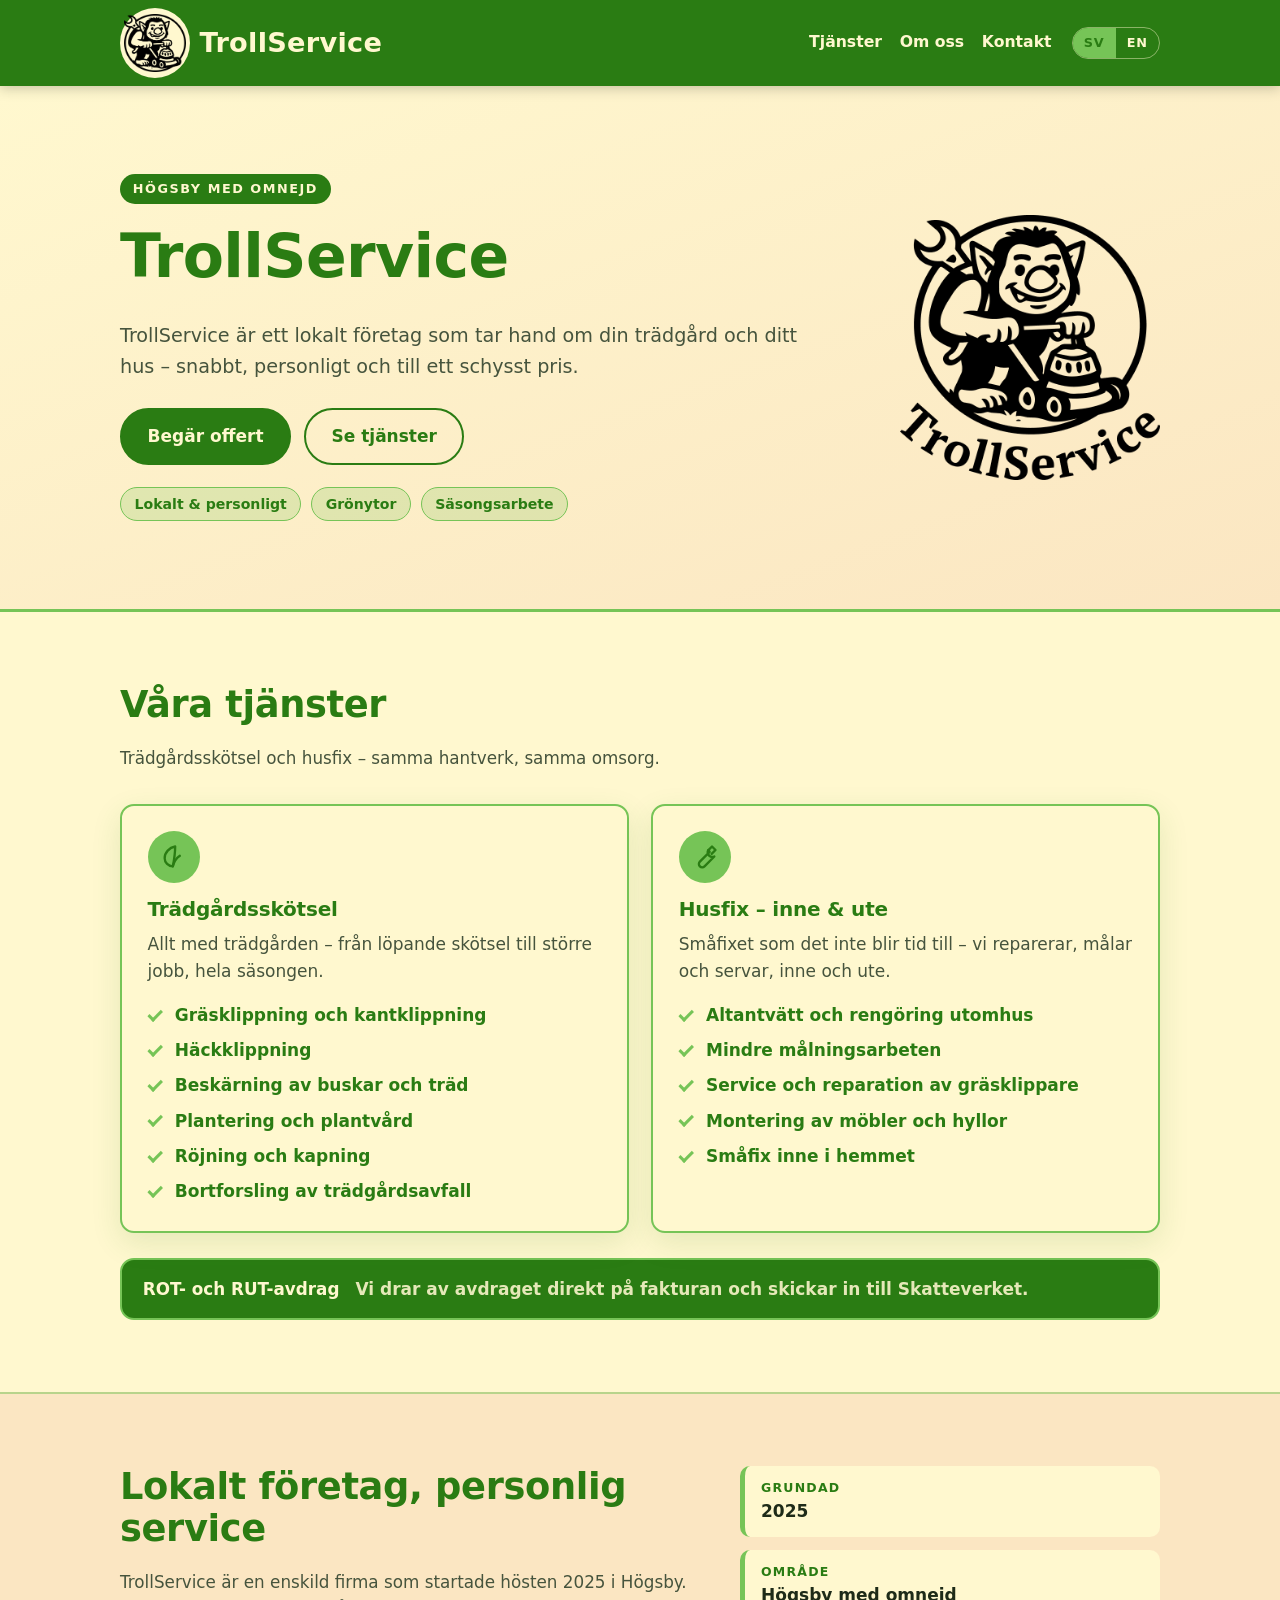
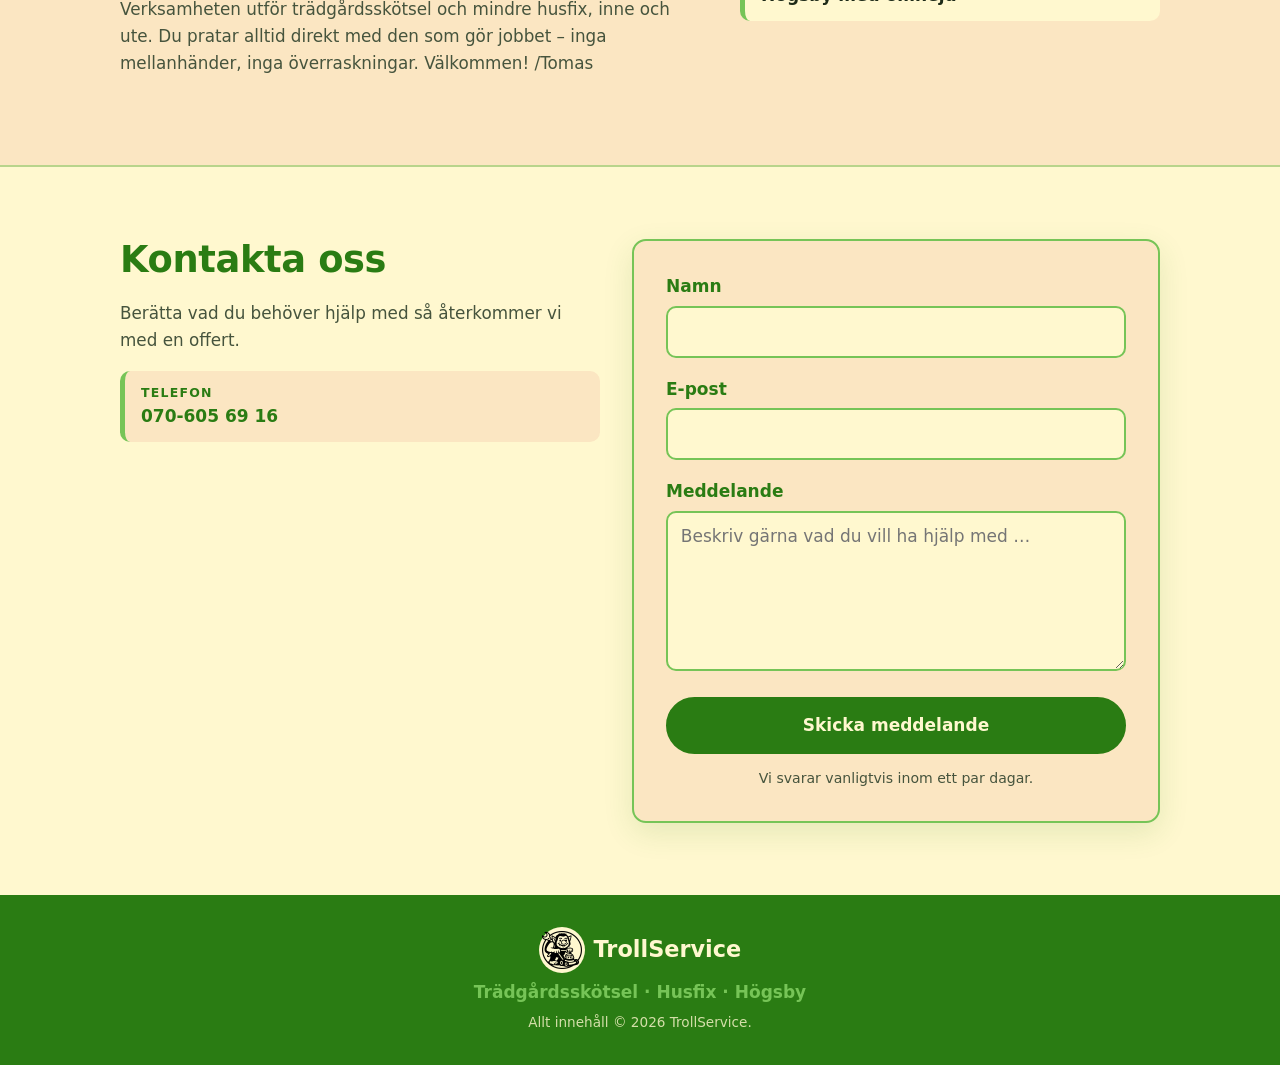
==== commit d4033df5: "Contact: add phone 070-605 69 16 as tel: link" ====
--- a/index.html
+++ b/index.html
@@ -125,7 +125,7 @@
       <ul class="contact-list">
         <li>
           <span class="fact-label">Telefon</span>
-          <span class="fact-value fact-muted">Kommer snart</span>
+          <a class="fact-value" href="tel:+46706056916">070-605 69 16</a>
         </li>
       </ul>
     </div>
@@ -144,7 +144,7 @@
 
         <div class="field">
           <label for="epost">E-post</label>
-          <input type="email" id="epost" name="epost" autocomplete="email" required>
+          <input type="email" id="epost" name="email" autocomplete="email" required>
         </div>
 
         <div class="field">
--- a/style.css
+++ b/style.css
@@ -413,6 +413,13 @@
 
 .fact-value { font-weight: 600; }
 
+a.fact-value {
+  color: var(--green-dark);
+  text-decoration: none;
+}
+
+a.fact-value:hover { text-decoration: underline; }
+
 .fact-muted { color: var(--ink-soft); font-weight: 500; }
 
 /* ---------- Contact form ---------- */
